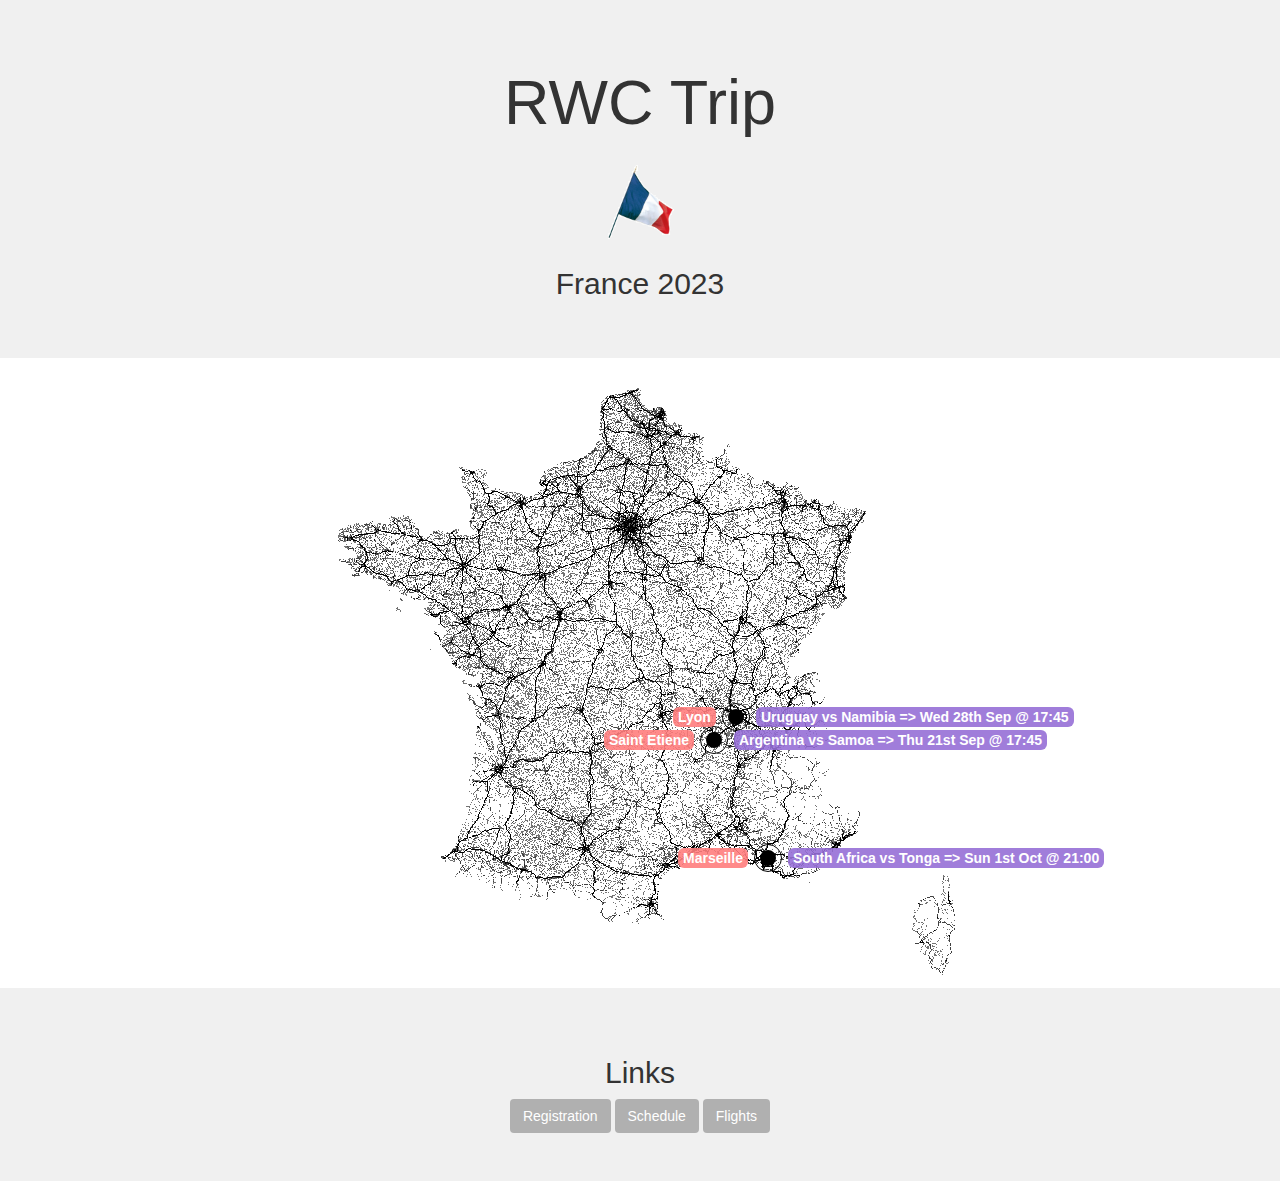
==== index.html @ 5d639ad4 "create rwc website" ====
<!DOCTYPE html>

<html lang="en">
    <head>
        <meta charset="utf-8">
        <meta name="viewport" content="width=device-width, initial-scale=1">
        <link rel="stylesheet" href="https://maxcdn.bootstrapcdn.com/bootstrap/3.4.1/css/bootstrap.min.css">
        <script src="https://ajax.googleapis.com/ajax/libs/jquery/3.6.3/jquery.min.js"></script>
        <script src="https://maxcdn.bootstrapcdn.com/bootstrap/3.4.1/js/bootstrap.min.js"></script>


        <link href="styles.css" rel="stylesheet">
        <script type="module" src="index.js"></script>
        <title>RWC Trip</title>
    </head>
    <body>

        <div class="jumbotron">
            <h1>RWC Trip</h1>
            <div class="frame" id="flag_frame">
                <img src="./elements/french-flag-ed.png" class="flag" id="french_flag">
            </div>
            <h2>France 2023</h2>
        </div>

        <div class="frame" id="map_frame">
            <img src="./elements/france.png" class="map" id="french_map">
        </div>


        <div class="jumbotron" id="link_section">
            <h2>Links</h2>
            <button type="button" class="btn">
                <a href="./pages/registration.html/">Registration</a>
            </button>
            <button type="button" class="btn">
                <a href="./pages/schedule.html/">Schedule</a>
            </button>
            <button type="button" class="btn">
                <a href="./pages/flights.html/">Flights</a>
            </button>
        </div>

    </body>
</html>
---- styles.css ----
body {
    position: relative;

}

* {
    text-align: center;
}

a {
    color: white;
    text-decoration: none;
}
a:hover {
    color: white;
    text-decoration: none;
}

button {
    background-color: #B0B0B0;
}

.progress-bar {
    background-color: #ff5c5c;

}

button:hover {
    background-color: #ff5c5c;
}

.frame {
}

#map_frame {
    left: 50%;
    position: absolute;
    display: block;
    width: auto;
    margin: auto;
    transform: translate(-50%, 0%);
}

#flag_frame {
    transform: translate(-50%, 0%);
    left: 50%;
    position: relative;
    height: 10%;
    object-fit: contain;
}

#map {
}

.flag {
    height: 100px;
}

.jumbotron {
    background-color: rgb(240, 240, 240);
}

.location-identifier {
    position: absolute;
    aspect-ratio: 1 / 1;
    border-radius: 50%; /* make the shape circular */
    transform: translate(-50%, -50%);
    width: 2%;
    background-color: rgba(255, 125, 125, 0.9);
    background-color: black;
}

.location-highlighter {
    position: absolute;
    aspect-ratio: 1 / 1;
    border-radius: 50%; /* make the shape circular */
    transform: translate(-50%, -50%);
    width: 3.5%;
    border: 1px solid;
    color: black;
    border-color: black;
}

.location-selectors {
    position: absolute;
    aspect-ratio: 1 / 1;
    border-radius: 50%; /* make the shape circular */
    width: 6%;
    background-color: rgba(0, 255, 255, 1);
}

div[data-location="saint_etiene"] {
    top: 60%;
    left: 59.25%;
}
div[data-location="marseille"] {
    top: 80%;
    left: 66%;
}
div[data-location="lyon"] {
    top: 56%;
    left: 62%;
}

.link {
    position: relative;
}

#link_section {
    position: relative;
    top: 600px;
}


.location-information {
    position: absolute;
    transform: translate(+20px, -50%);
    min-width: 35%;
    width: 35%;
    text-align: left;
    border-radius: 6px;
    z-index: 1;
    font-size: 16px;
    font-size-adjust: none;
    -webkit-text-size-adjust:none;
    -moz-text-size-adjust:none;
    text-size-adjust:none;
}

.location-schedule {
    position: absolute;
    margin: auto;
    transform: translate(0%, -50%);
    background-color: rgb(150, 111, 214, 0.9);
    color: white;
    border-radius: 6px;
    font-weight: bold;
    text-align: left;
    padding: 0px 5px;
    font-size: 14px;
    white-space: nowrap;
}

.location-title {
    text-align: center;
    position: absolute;
    margin: auto;
    transform: translate(0%, -50%);
    background-color: rgba(255, 125, 125, 0.9);
    color: white;
    border-radius: 6px;
    font-weight: bold;
    padding: 0px 5px;
    font-size: 14px;
    white-space: nowrap;
}

dl {
  width: 100%;
  overflow: hidden;
  padding: 10px;
  margin: 0
}
dt {
  float: left;
  width: 50%;
  text-align: right;
  padding: 2px 10px;
  margin: 0
}
dd {
  float: left;
  width: 50%;
  text-align: left;
  padding: 2px 10px;
  margin: 0
}
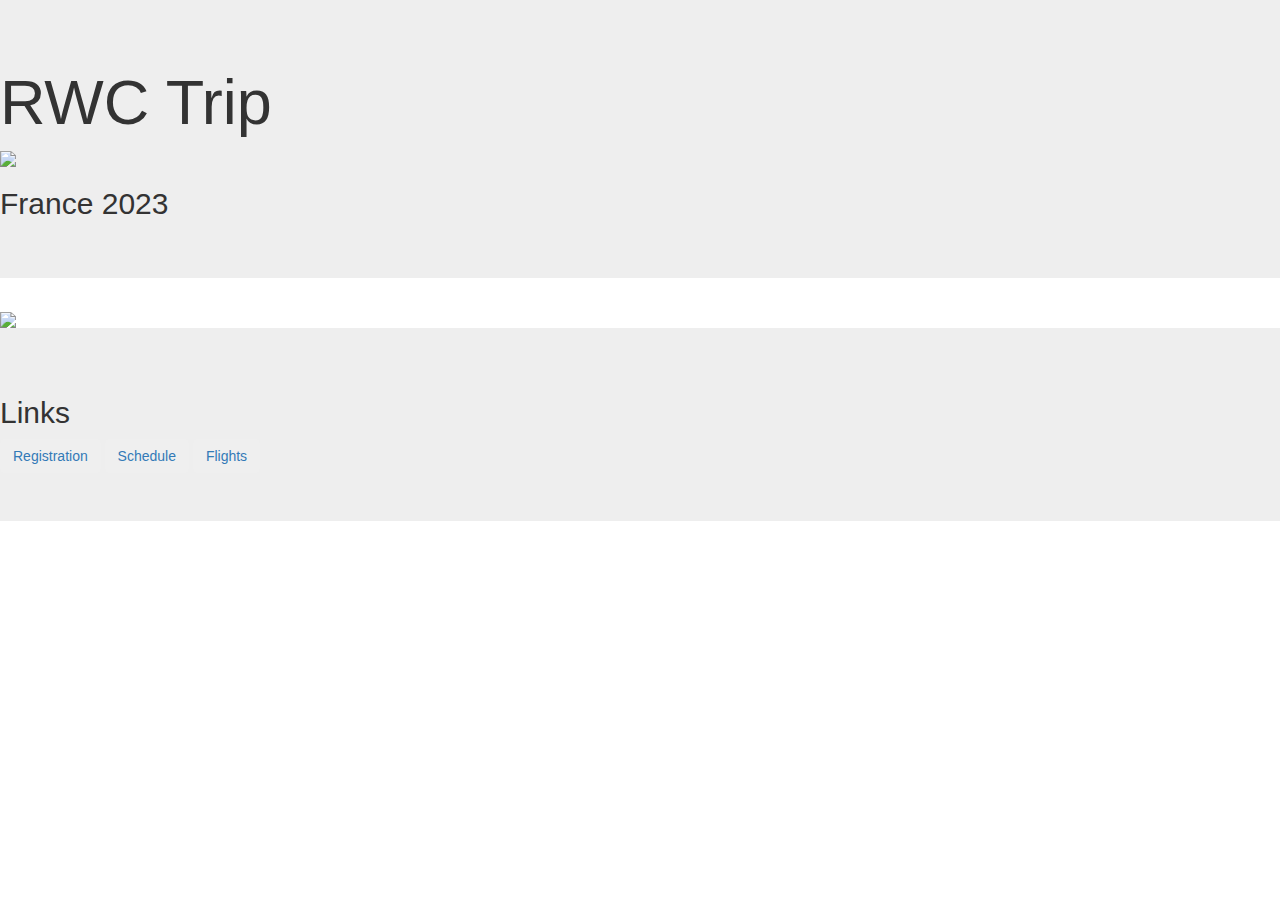
==== commit a39654e8: "add absolute refferences to all files linked" ====
--- a/index.html
+++ b/index.html
@@ -9,8 +9,8 @@
         <script src="https://maxcdn.bootstrapcdn.com/bootstrap/3.4.1/js/bootstrap.min.js"></script>
 
 
-        <link href="styles.css" rel="stylesheet">
-        <script type="module" src="index.js"></script>
+        <link href="/rwc-trip-2023/styles.css" rel="stylesheet">
+        <script type="module" src="/rwc-trip-2023/index.js"></script>
         <title>RWC Trip</title>
     </head>
     <body>
@@ -18,26 +18,26 @@
         <div class="jumbotron">
             <h1>RWC Trip</h1>
             <div class="frame" id="flag_frame">
-                <img src="./elements/french-flag-ed.png" class="flag" id="french_flag">
+                <img src="/rwc-trip-2023/elements/french-flag-ed.png" class="flag" id="french_flag">
             </div>
             <h2>France 2023</h2>
         </div>
 
         <div class="frame" id="map_frame">
-            <img src="./elements/france.png" class="map" id="french_map">
+            <img src="/rwc-trip-2023/elements/france.png" class="map" id="french_map">
         </div>
 
 
         <div class="jumbotron" id="link_section">
             <h2>Links</h2>
             <button type="button" class="btn">
-                <a href="./pages/registration.html/">Registration</a>
+                <a href="/rwc-trip-2023/pages/registration.html/">Registration</a>
             </button>
             <button type="button" class="btn">
-                <a href="./pages/schedule.html/">Schedule</a>
+                <a href="/rwc-trip-2023/pages/schedule.html/">Schedule</a>
             </button>
             <button type="button" class="btn">
-                <a href="./pages/flights.html/">Flights</a>
+                <a href="/rwc-trip-2023/pages/flights.html/">Flights</a>
             </button>
         </div>
 
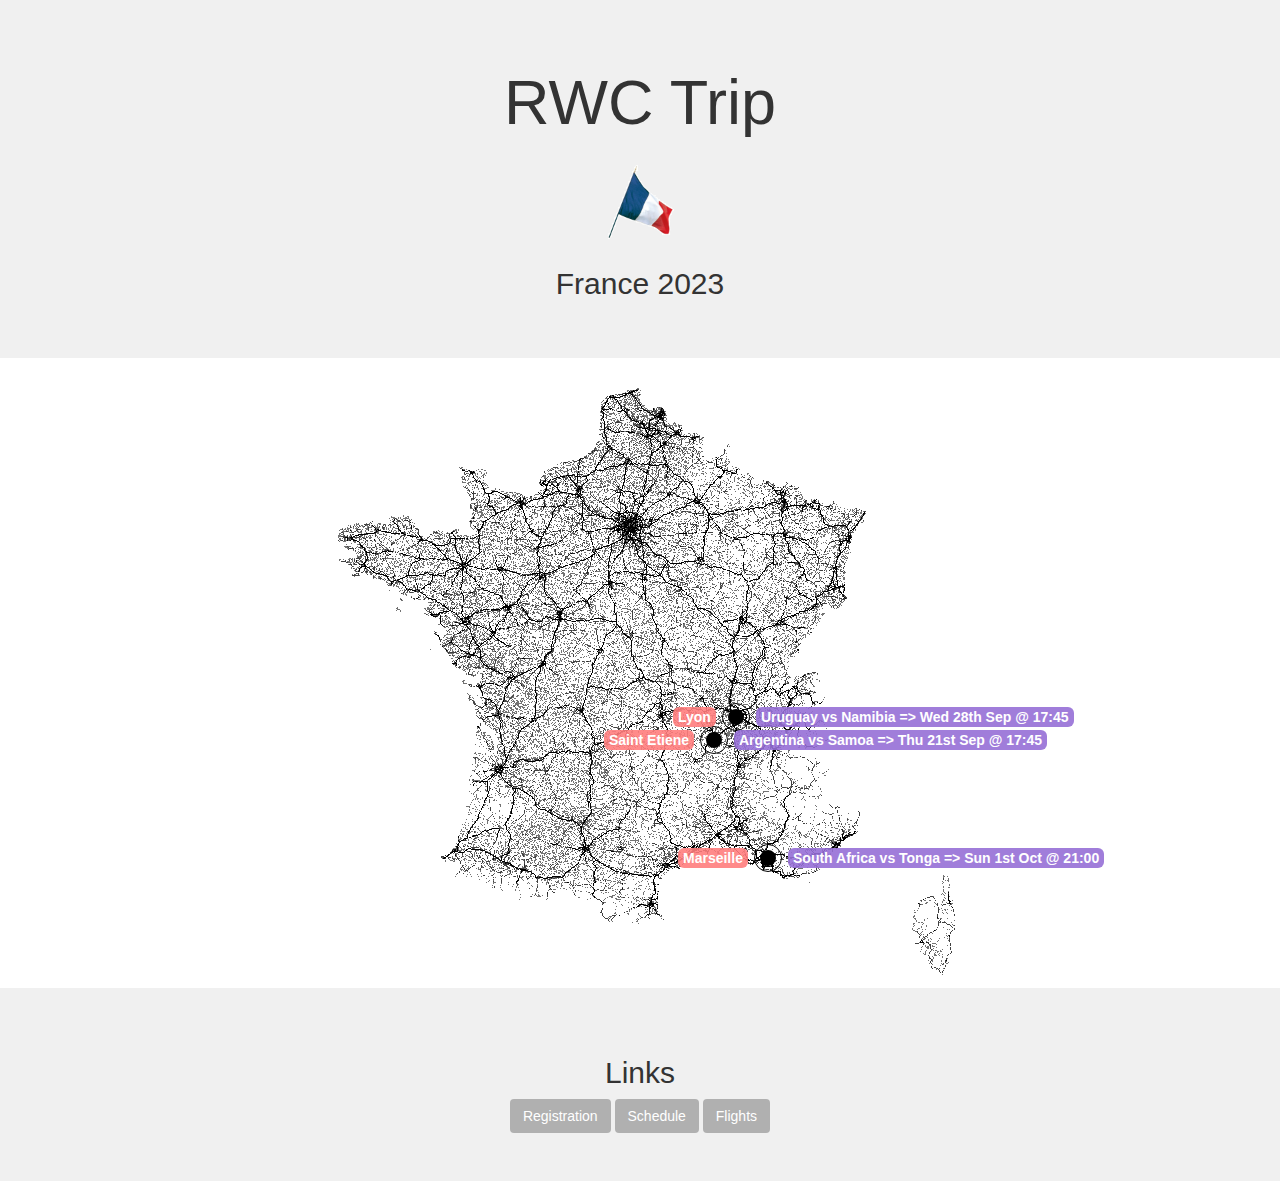
==== commit 1c9842ee: "revert to reference links" ====
--- a/index.html
+++ b/index.html
@@ -9,8 +9,8 @@
         <script src="https://maxcdn.bootstrapcdn.com/bootstrap/3.4.1/js/bootstrap.min.js"></script>
 
 
-        <link href="/rwc-trip-2023/styles.css" rel="stylesheet">
-        <script type="module" src="/rwc-trip-2023/index.js"></script>
+        <link href="./styles.css" rel="stylesheet">
+        <script type="module" src="./index.js"></script>
         <title>RWC Trip</title>
     </head>
     <body>
@@ -18,27 +18,27 @@
         <div class="jumbotron">
             <h1>RWC Trip</h1>
             <div class="frame" id="flag_frame">
-                <img src="/rwc-trip-2023/elements/french-flag-ed.png" class="flag" id="french_flag">
+                <img src="./elements/french-flag-ed.png" class="flag" id="french_flag">
             </div>
             <h2>France 2023</h2>
         </div>
 
         <div class="frame" id="map_frame">
-            <img src="/rwc-trip-2023/elements/france.png" class="map" id="french_map">
+            <img src="./elements/france.png" class="map" id="french_map">
         </div>
 
 
         <div class="jumbotron" id="link_section">
             <h2>Links</h2>
-            <button type="button" class="btn">
-                <a href="/rwc-trip-2023/pages/registration.html/">Registration</a>
-            </button>
-            <button type="button" class="btn">
-                <a href="/rwc-trip-2023/pages/schedule.html/">Schedule</a>
-            </button>
-            <button type="button" class="btn">
-                <a href="/rwc-trip-2023/pages/flights.html/">Flights</a>
-            </button>
+            <a href="./pages/registration.html">
+                <button type="button" class="link btn"> Registration </button>
+            </a>
+            <a href="./pages/schedule.html">
+                <button type="button" class="link btn">Schedule </button>
+            </a>
+            <a href="./pages/flights.html">
+                <button type="button" class="link btn">Flights </button>
+            </a>
         </div>
 
     </body>
--- a/styles.css
+++ b/styles.css
@@ -0,0 +1,180 @@
+body {
+    position: relative;
+
+}
+
+* {
+    text-align: center;
+}
+
+a {
+    color: white;
+    text-decoration: none;
+}
+a:hover {
+    color: white;
+    text-decoration: none;
+}
+
+button {
+    background-color: #B0B0B0;
+    color: white;
+}
+
+link {
+    color: white;
+}
+
+.progress-bar {
+    background-color: #ff5c5c;
+
+}
+
+button:hover {
+    background-color: #ff5c5c;
+    color: white;
+}
+
+#map_frame {
+    left: 50%;
+    position: absolute;
+    display: block;
+    width: auto;
+    margin: auto;
+    transform: translate(-50%, 0%);
+}
+
+#flag_frame {
+    transform: translate(-50%, 0%);
+    left: 50%;
+    position: relative;
+    height: 10%;
+    object-fit: contain;
+}
+
+#map {
+}
+
+.flag {
+    height: 100px;
+}
+
+.jumbotron {
+    background-color: rgb(240, 240, 240);
+}
+
+.location-identifier {
+    position: absolute;
+    aspect-ratio: 1 / 1;
+    border-radius: 50%; /* make the shape circular */
+    transform: translate(-50%, -50%);
+    width: 2%;
+    background-color: rgba(255, 125, 125, 0.9);
+    background-color: black;
+}
+
+.location-highlighter {
+    position: absolute;
+    aspect-ratio: 1 / 1;
+    border-radius: 50%; /* make the shape circular */
+    transform: translate(-50%, -50%);
+    width: 3.5%;
+    border: 1px solid;
+    color: black;
+    border-color: black;
+}
+
+.location-selectors {
+    position: absolute;
+    aspect-ratio: 1 / 1;
+    border-radius: 50%; /* make the shape circular */
+    width: 6%;
+    background-color: rgba(0, 255, 255, 1);
+}
+
+div[data-location="saint_etiene"] {
+    top: 60%;
+    left: 59.25%;
+}
+div[data-location="marseille"] {
+    top: 80%;
+    left: 66%;
+}
+div[data-location="lyon"] {
+    top: 56%;
+    left: 62%;
+}
+
+.link {
+    position: relative;
+}
+
+#link_section {
+    position: relative;
+    top: 600px;
+}
+
+
+.location-information {
+    position: absolute;
+    transform: translate(+20px, -50%);
+    min-width: 35%;
+    width: 35%;
+    text-align: left;
+    border-radius: 6px;
+    z-index: 1;
+    font-size: 16px;
+    font-size-adjust: none;
+    -webkit-text-size-adjust:none;
+    -moz-text-size-adjust:none;
+    text-size-adjust:none;
+}
+
+.location-schedule {
+    position: absolute;
+    margin: auto;
+    transform: translate(0%, -50%);
+    background-color: rgb(150, 111, 214, 0.9);
+    color: white;
+    border-radius: 6px;
+    font-weight: bold;
+    text-align: left;
+    padding: 0px 5px;
+    font-size: 14px;
+    white-space: nowrap;
+}
+
+.location-title {
+    text-align: center;
+    position: absolute;
+    margin: auto;
+    transform: translate(0%, -50%);
+    background-color: rgba(255, 125, 125, 0.9);
+    color: white;
+    border-radius: 6px;
+    font-weight: bold;
+    padding: 0px 5px;
+    font-size: 14px;
+    white-space: nowrap;
+}
+
+dl {
+  width: 100%;
+  overflow: hidden;
+  padding: 10px;
+  margin: 0
+}
+dt {
+  float: left;
+  width: 50%;
+  text-align: right;
+  padding: 2px 10px;
+  margin: 0
+}
+dd {
+  float: left;
+  width: 50%;
+  text-align: left;
+  padding: 2px 10px;
+  margin: 0
+}